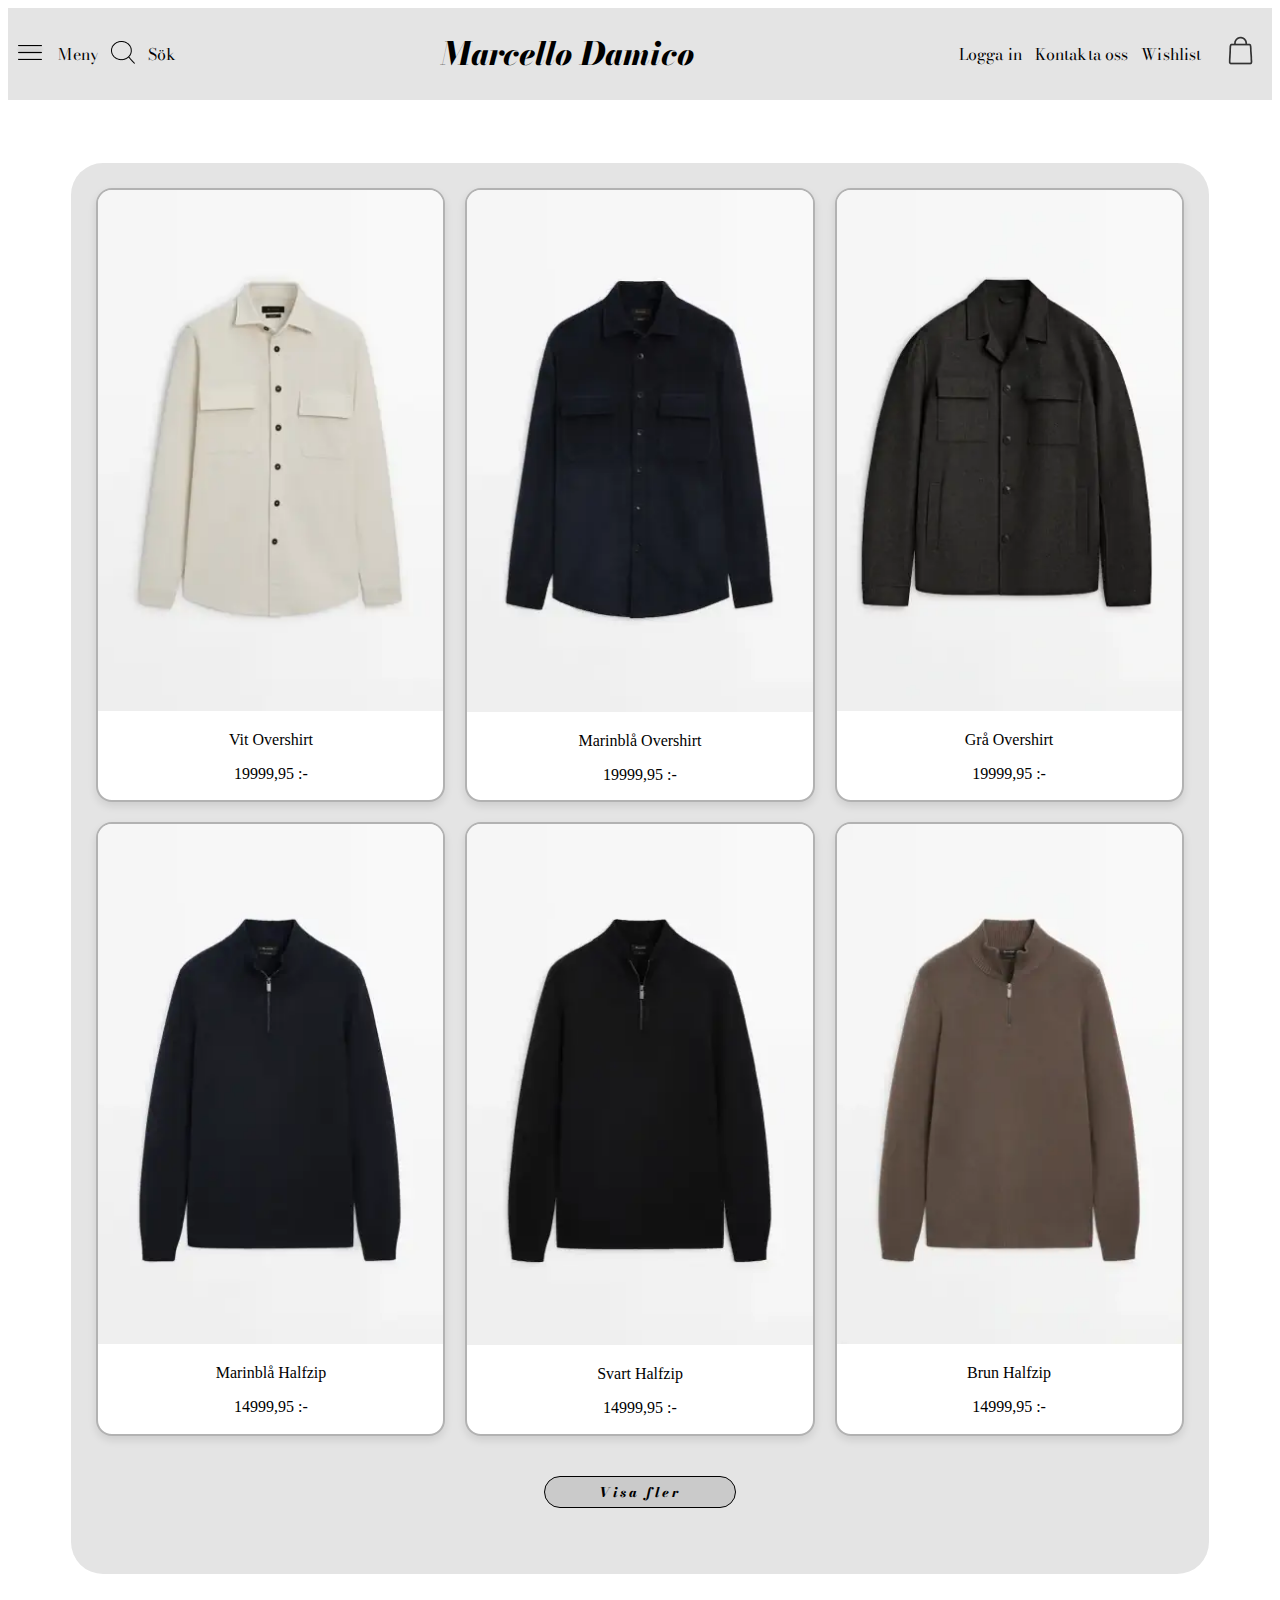
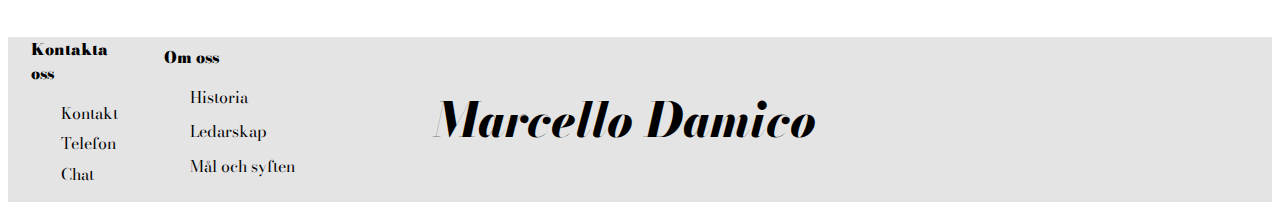
==== index.html @ 6bb00525 "jobbat lite med dator använding" ====
<!DOCTYPE html>
<html lang="sv">

<head>
    <meta charset="UTF-8">
    <meta name="viewport" content="width=device-width, initial-scale=1.0">
    <link rel="stylesheet" href="style.css">
    <title>Marcello Damico</title>
</head>

<body>
    <header>
        <nav id="vänstra-naven">
            <button id="meny-knapp" type="button">
                <img src="bilder/meny.webp" alt="meny ikon">
            </button>
            <a href="#">Meny</a>
            <button id="sök-knapp" type="button">
                <img src="bilder/sök.webp" alt="sök ikon">
            </button>
            <a href="">Sök</a>
        </nav>

        <h1 id="logga">Marcello Damico</h1>

        <nav id="högra-naven">
            <a href="">Logga in</a>
            <a href="">Kontakta oss</a>
            <a href="">Wishlist</a>
            <button id="varukorg-knapp" type="button">
                <img src="bilder/varukorg.webp" alt="varukorg ikon">
            </button>
        </nav>
    </header>

    <main>
        <div id="produkt-container">
            <div id="produkter">
                <div class="produkt">
                    <img src="/bilder/vitovershirt.webp" alt="vitovershirt produktbild">
                    <div class="produkt-info">
                        <p class="produkt-titel">Vit Overshirt</p>
                        <p class="produkt-pris">19999,95 :-</p>
                    </div>
                </div>
                <div class="produkt">
                    <img src="/bilder/marinovershirt.webp" alt="marinhalfzip produktbild">
                    <div class="produkt-info">
                        <p class="produkt-titel">Marinblå Overshirt</p>
                        <p class="produkt-pris">19999,95 :-</p>
                    </div>
                </div>
                <div class="produkt">
                    <img src="/bilder/gråovershirt.webp" alt="gråovershirt produktbild">
                    <div class="produkt-info">
                        <p class="produkt-titel">Grå Overshirt</p>
                        <p class="produkt-pris">19999,95 :-</p>
                    </div>
                </div>
                <div class="produkt">
                    <div class="produkt-info">
                        <img src="/bilder/marinhalfzip.webp" alt="marinhalfzip produktbild">
                        <p class="produkt-titel">Marinblå Halfzip</p>
                        <p class="produkt-pris">14999,95 :-</p>
                    </div>
                </div>
                <div class="produkt">
                    <img src="/bilder/svarthalfzip.webp" alt="svarthalfzip produktbild">
                    <div class="produkt-info">
                        <p class="produkt-titel">Svart Halfzip</p>
                        <p class="produkt-pris">14999,95 :-</p>
                    </div>
                </div>
                <div class="produkt">
                    <img src="/bilder/brunhalfzip.webp" alt="brunhalfzip produktbild">
                    <div class="produkt-info">
                        <p class="produkt-titel">Brun Halfzip</p>
                        <p class="produkt-pris">14999,95 :-</p>
                    </div>
                </div>


            </div>
            <div id="visa-mer">
                <button>
                    <p>Visa fler</p>
                </button>
            </div>
        </div>
    </main>



    <footer>

        <h1 id="logga">Marcello Damico</h1>
        <div class="line"></div>

        <div id="kontakt" class="sektion">
            <p>Kontakta oss</p>
            <ul id="kontakt-info" class="info">
                <li><a href="mailto:#">Kontakt</a></li>
                <li><a href="tel:+#">Telefon</a></li>
                <li><a href="#">Chat</a></li>
            </ul>
        </div>
        <div class="line">
        </div>
        <div id="om" class="sektion">
            <p>Om oss</p>
            <ul id="om-info" class="info">
                <li><a href="#">Historia</a></li>
                <li><a href="#">Ledarskap</a></li>
                <li><a href="#">Mål och syften</a></li>
            </ul>
        </div>
        <div class="line"></div>

    </footer>

    <script src="script.js"></script>
</body>

</html>
---- style.css ----
@import url('https://fonts.googleapis.com/css2?family=Bodoni+Moda:ital,opsz,wght@0,6..96,400..900;1,6..96,400..900&display=swap');

header {
    display: flex;
    justify-content: space-between;
    align-items: center;
    background-color: #E4E4E4;
    text-align: center;
}

#vänstra-naven,
#högra-naven {
    display: flex;
    align-items: center;
}

#varukorg-knapp {
    border: none;
    background: none;
    cursor: pointer;
}


#vänstra-naven button {
    border: none;
    background: none;
    cursor: pointer;
}

h1,
#visa-mer p {
    font-family: "Bodoni Moda", serif;
    font-weight: 800;
    font-style: italic;
}

main,
footer {
    background-color: #E4E4E4;
}

#produkt-container {
    text-align: center;
}

#visa-mer button {
    border: solid 0.1rem rgba(0, 0, 0, 1);
    background-color: #CACACA;
}

.produkt img {
    height: auto;
    width: 100%;
}

#visa-mer {
    text-align: center;
}

#visa-mer p {
    margin: 0;
    letter-spacing: 0.1875rem;
}

.info a,
.produkt-info a,
.sektion li,
.sektion p,
header a {
    list-style-type: none;
    font-family: "Bodoni Moda", serif;
    text-decoration: none;
    color: black;
}

#högra-naven {
    justify-self: flex-end;
}

#vänstra-naven {
    justify-self: flex-start;
}

#visa-mer button:active {
    background-color: rgba(0, 0, 0, 0.5);
}
nav h1{
    position: absolute;
    left: 50%;
    transform: translateX(-50%);
}

/* Stilregler för mobil */
@media only screen and (max-width: 767px) {

    /* Main, produkt container regler */
    main {
        display: grid;
        grid-template-rows: 1;
        grid-template-rows: 1;
        border-radius: 0.13rem;
        margin: 0.625rem;
        place-items: center;
    }

    .produkter {
        grid-column: span 1;
        grid-row: span 1;
    }

    .produkt {
        margin: 1.25rem;
        border: solid 0.125rem rgba(0, 0, 0, 0.3);
        box-shadow: 0px 0.25rem 0.5rem rgba(0, 0, 0, 0.1);
        background-color: white;
        border-radius: 1rem;
        overflow: hidden;
    }


    #visa-mer button {
        border-radius: 2rem;
        width: 30vw;
        height: 2rem;
        margin-bottom: 2rem;
    }

    /* Header regler */
    header h1 {
        letter-spacing: 0.1875rem;
    }

    #varukorg-knapp img {
        width: 2.1875rem;
        height: 2.1875rem;
    }

    #sök-knapp {
        margin-left: 0.625rem;
    }

    #sök-knapp img {
        height: 1rem;
        width: 1rem;
        margin-left: 0.5rem;
    }

    #meny-knapp {
        width: 1.25rem;
        height: 1.25rem;
    }

    #meny-knapp img {
        width: 1.25rem;
        height: 0.75rem;
        margin-left: 0.25rem;
    }

    #vänstra-naven a {
        display: none;
    }

    #högra-naven a {
        display: none;
    }

    #högra-naven a {
        display: none;
    }

    header h1 {
        font-size: 1.0625rem;
    }

    /* footer regler */

    footer h1 {
        padding-top: 5%;
        text-align: center;
    }

    .sektion {
        font-size: 1.125rem;
        margin-bottom: 0.625rem;
        font-weight: 800;
        font-style: italic;
    }

    .line {
        width: 90%;
        height: 0.1rem;
        background-color: rgba(0, 0, 0, 1);
        margin: 5% auto;
    }
}


/* Stilregler för surfplattor */
@media only screen and (min-width: 768px) and (max-width: 1024px) {

    /* Main, produkt container, produkt regler */
    main {
        margin: 5%;
        border-radius: 2rem;
        padding: 2%;
        gap: 20px;
    }

    #produkter {
        display: grid;
        grid-template-columns: 1fr 1fr;
        grid-template-rows: 1fr 1fr 1fr;
        gap: 20px;
    }

    .produkt {
        overflow: hidden;
        border: solid 0.125rem rgba(0, 0, 0, 0.3);
        box-shadow: 0px 0.25rem 0.5rem rgba(0, 0, 0, 0.1);
        background-color: white;
        border-radius: 1rem;
        overflow: hidden;
    }

    main .produkt:first-child {
        grid-column: 1;
        grid-row: 1;
    }

    main .produkt:nth-child(2) {
        grid-column: 2;
        grid-row: 1;
    }

    main .produkt:nth-child(3) {
        grid-column: 1;
        grid-row: 2;
    }

    main .produkt:nth-child(4) {
        grid-column: 2;
        grid-row: 2;
    }

    main .produkt:nth-child(5) {
        grid-column: 1;
        grid-row: 3;
    }

    main .produkt:nth-child(6) {
        grid-column: 2;
        grid-row: 3;
    }

    #visa-mer button {
        border-radius: 2rem;
        width: 15vw;
        height: 2rem;
        margin: 2.5rem 0;
    }

    /* Header regler */

    header a {
        letter-spacing: 0.01rem;
        margin: 0 0.4rem;
        font-size: 1rem;
    }



    /* Footer regler */
    footer {
        display: flex;

        align-items: center;
    }

    footer #logga {
        order: 1;
        margin: 0 10%;
        font-size: 3rem;
    }

    .sektion {
        order: 0;
        margin: 0 1%;
    }

    .sektion p {
        font-size: 1rem;
        margin: 0 1%;
    }

    .sektion li {
        margin: 10% 0;

    }

    .sektion p {
        margin: 0 10%;
        font-weight: 900;
    }
}

/* Stilregler för dator */
@media only screen and (min-width: 1025px) {

    /* Main, produkt container, produkt regler */
    main {
        margin: 5%;
        border-radius: 2rem;
        padding: 2%;
        gap: 20px;
    }

    #produkter {
        display: grid;
        grid-template-columns: 1fr 1fr 1fr;
        grid-template-rows: 1fr 1fr;
        gap: 20px;
    }

    .produkt {
        overflow: hidden;
        border: solid 0.125rem rgba(0, 0, 0, 0.3);
        box-shadow: 0px 0.25rem 0.5rem rgba(0, 0, 0, 0.1);
        background-color: white;
        border-radius: 1rem;
        overflow: hidden;
    }

    main .produkt:first-child {
        grid-column: 1;
        grid-row: 1;
    }

    main .produkt:nth-child(2) {
        grid-column: 2;
        grid-row: 1;
    }

    main .produkt:nth-child(3) {
        grid-column: 3;
        grid-row: 1;
    }

    main .produkt:nth-child(4) {
        grid-column: 1;
        grid-row: 2;
    }

    main .produkt:nth-child(5) {
        grid-column: 2;
        grid-row: 2;
    }

    main .produkt:nth-child(6) {
        grid-column: 3;
        grid-row: 2;
    }

    #visa-mer button {
        border-radius: 2rem;
        width: 15vw;
        height: 2rem;
        margin: 2.5rem 0;
    }

    /* Header regler */
    header {
        justify-content: space-between;
    }

    header a {
        letter-spacing: 0.01rem;
        margin: 0 0.4rem;
        font-size: 1rem;
    }

    #högra-naven {
        justify-self: flex-end;
    }


    /* Footer regler */
    footer {
        display: flex;
        align-items: center;
    }

    footer #logga {
        order: 1;
        margin: 0 10%;
        font-size: 3rem;
    }

    .sektion {
        order: 0;
        margin: 0 1%;
    }

    .sektion p {
        font-size: 1rem;
        margin: 0 1%;
    }

    .sektion li {
        margin: 10% 0;

    }

    .sektion p {
        margin: 0 10%;
        font-weight: 900;
    }
}
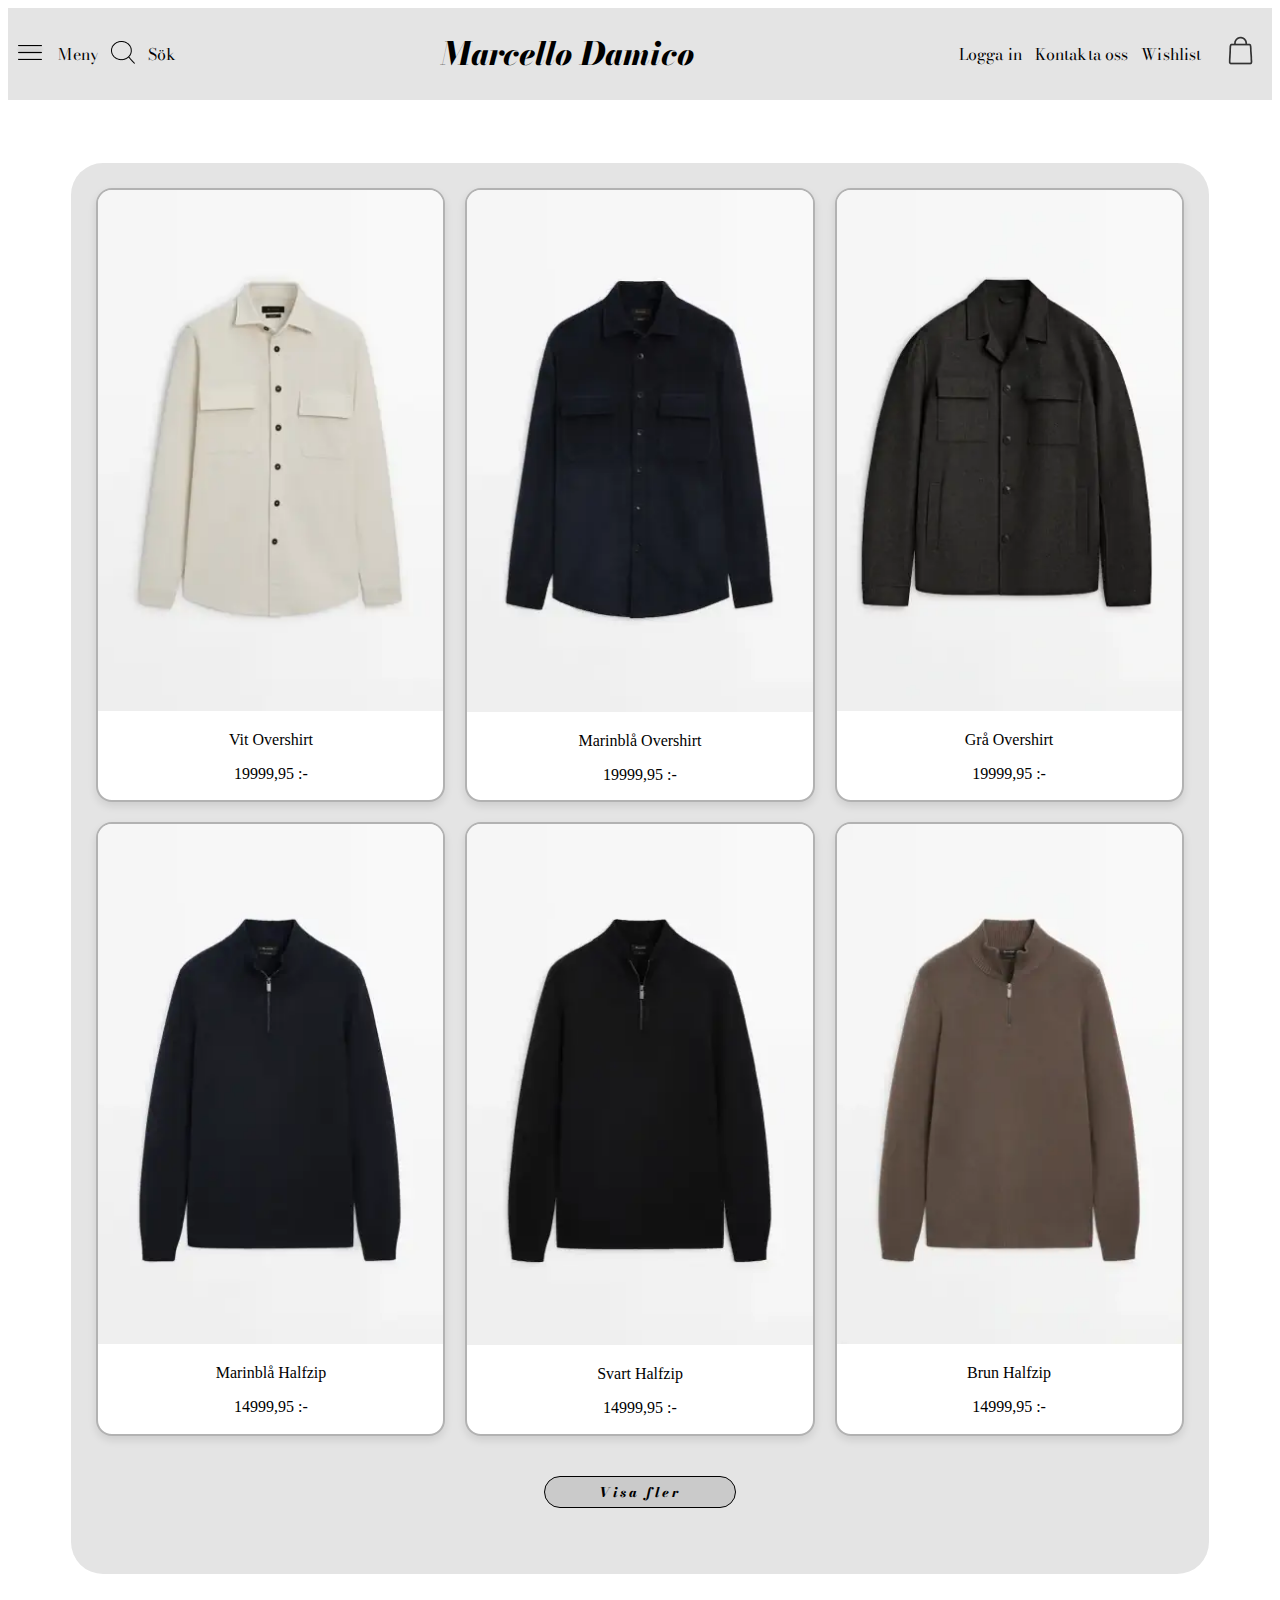
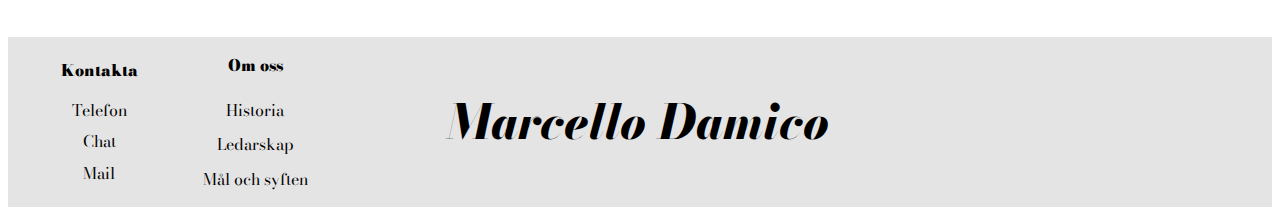
==== commit b00392cf: "gjort klart all design" ====
--- a/index.html
+++ b/index.html
@@ -97,18 +97,18 @@
         <div class="line"></div>
 
         <div id="kontakt" class="sektion">
-            <p>Kontakta oss</p>
             <ul id="kontakt-info" class="info">
-                <li><a href="mailto:#">Kontakt</a></li>
+                <li> <p>Kontakta </p></li>
                 <li><a href="tel:+#">Telefon</a></li>
                 <li><a href="#">Chat</a></li>
+                <li><a href="mailto:#">Mail</a></li>
             </ul>
         </div>
         <div class="line">
         </div>
         <div id="om" class="sektion">
-            <p>Om oss</p>
             <ul id="om-info" class="info">
+               <li> <p>Om oss</p></li>
                 <li><a href="#">Historia</a></li>
                 <li><a href="#">Ledarskap</a></li>
                 <li><a href="#">Mål och syften</a></li>
--- a/style.css
+++ b/style.css
@@ -272,7 +272,6 @@
     /* Footer regler */
     footer {
         display: flex;
-
         align-items: center;
     }
 
@@ -398,20 +397,17 @@
     .sektion {
         order: 0;
         margin: 0 1%;
+        text-align: center;
+       
     }
 
     .sektion p {
-        font-size: 1rem;
         margin: 0 1%;
+        padding-bottom: 10%;
+        font-weight: 900;
     }
 
     .sektion li {
         margin: 10% 0;
-
-    }
-
-    .sektion p {
-        margin: 0 10%;
-        font-weight: 900;
     }
 }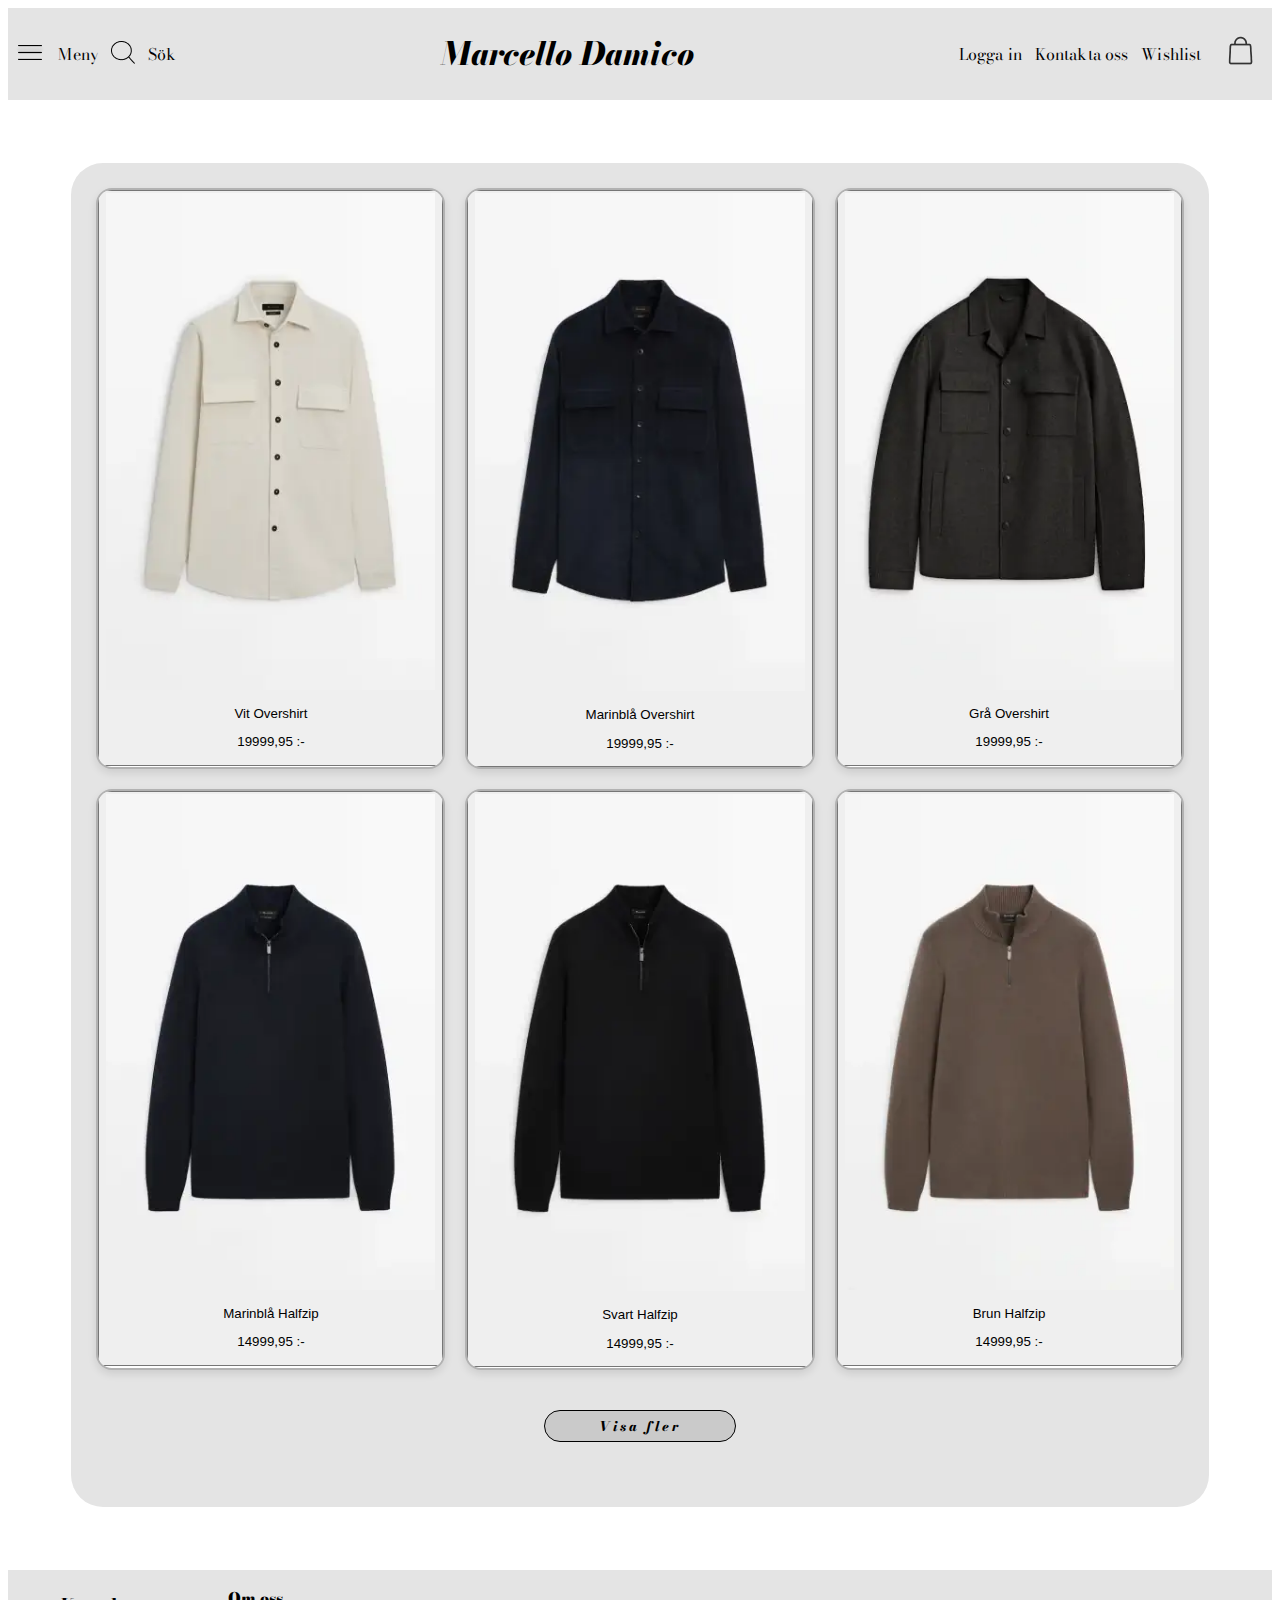
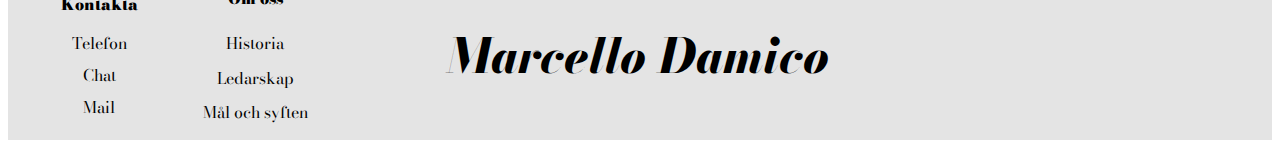
==== commit aa0d32f0: "gjort alla produkter till knappar" ====
--- a/index.html
+++ b/index.html
@@ -32,60 +32,71 @@
             </button>
         </nav>
     </header>
-
     <main>
         <div id="produkt-container">
             <div id="produkter">
                 <div class="produkt">
-                    <img src="/bilder/vitovershirt.webp" alt="vitovershirt produktbild">
-                    <div class="produkt-info">
-                        <p class="produkt-titel">Vit Overshirt</p>
-                        <p class="produkt-pris">19999,95 :-</p>
-                    </div>
+                    <button class="produkt-knapp" data-namn="Vit Overshirt" data-pris="19999.95">
+                        <img src="/bilder/vitovershirt.webp" alt="vitovershirt produktbild">
+                        <div class="produkt-info">
+                            <p class="produkt-titel">Vit Overshirt</p>
+                            <p class="produkt-pris">19999,95 :-</p>
+                        </div>
+                    </button>
                 </div>
                 <div class="produkt">
-                    <img src="/bilder/marinovershirt.webp" alt="marinhalfzip produktbild">
-                    <div class="produkt-info">
-                        <p class="produkt-titel">Marinblå Overshirt</p>
-                        <p class="produkt-pris">19999,95 :-</p>
-                    </div>
+                    <button class="produkt-knapp" data-namn="Marinblå Overshirt" data-pris="19999.95">
+                        <img src="/bilder/marinovershirt.webp" alt="marinhalfzip produktbild">
+                        <div class="produkt-info">
+                            <p class="produkt-titel">Marinblå Overshirt</p>
+                            <p class="produkt-pris">19999,95 :-</p>
+                        </div>
+                    </button>
                 </div>
                 <div class="produkt">
-                    <img src="/bilder/gråovershirt.webp" alt="gråovershirt produktbild">
-                    <div class="produkt-info">
-                        <p class="produkt-titel">Grå Overshirt</p>
-                        <p class="produkt-pris">19999,95 :-</p>
-                    </div>
+                    <button class="produkt-knapp" data-namn="Grå Overshirt" data-pris="19999.95">
+                        <img src="/bilder/gråovershirt.webp" alt="gråovershirt produktbild">
+                        <div class="produkt-info">
+                            <p class="produkt-titel">Grå Overshirt</p>
+                            <p class="produkt-pris">19999,95 :-</p>
+                        </div>
+                    </button>
                 </div>
                 <div class="produkt">
-                    <div class="produkt-info">
+                    <button class="produkt-knapp" data-namn="Marinblå Halfzip" data-pris="14999.95">
                         <img src="/bilder/marinhalfzip.webp" alt="marinhalfzip produktbild">
-                        <p class="produkt-titel">Marinblå Halfzip</p>
-                        <p class="produkt-pris">14999,95 :-</p>
-                    </div>
+                        <div class="produkt-info">
+                            <p class="produkt-titel">Marinblå Halfzip</p>
+                            <p class="produkt-pris">14999,95 :-</p>
+                        </div>
+                    </button>
                 </div>
                 <div class="produkt">
-                    <img src="/bilder/svarthalfzip.webp" alt="svarthalfzip produktbild">
-                    <div class="produkt-info">
-                        <p class="produkt-titel">Svart Halfzip</p>
-                        <p class="produkt-pris">14999,95 :-</p>
-                    </div>
+                    <button class="produkt-knapp" data-namn="Svart Halfzip" data-pris="14999.95">
+                        <img src="/bilder/svarthalfzip.webp" alt="svarthalfzip produktbild">
+                        <div class="produkt-info">
+                            <p class="produkt-titel">Svart Halfzip</p>
+                            <p class="produkt-pris">14999,95 :-</p>
+                        </div>
+                    </button>
                 </div>
                 <div class="produkt">
-                    <img src="/bilder/brunhalfzip.webp" alt="brunhalfzip produktbild">
-                    <div class="produkt-info">
-                        <p class="produkt-titel">Brun Halfzip</p>
-                        <p class="produkt-pris">14999,95 :-</p>
-                    </div>
+                    <button class="produkt-knapp" data-namn="Brun Halfzip" data-pris="14999.95">
+                        <img src="/bilder/brunhalfzip.webp" alt="brunhalfzip produktbild">
+                        <div class="produkt-info">
+                            <p class="produkt-titel">Brun Halfzip</p>
+                            <p class="produkt-pris">14999,95 :-</p>
+                        </div>
+                    </button>
                 </div>
+            </div>
+        </div>
 
-
-            </div>
-            <div id="visa-mer">
-                <button>
-                    <p>Visa fler</p>
-                </button>
-            </div>
+        </div>
+        <div id="visa-mer">
+            <button>
+                <p>Visa fler</p>
+            </button>
         </div>
     </main>
 
@@ -98,7 +109,9 @@
 
         <div id="kontakt" class="sektion">
             <ul id="kontakt-info" class="info">
-                <li> <p>Kontakta </p></li>
+                <li>
+                    <p>Kontakta </p>
+                </li>
                 <li><a href="tel:+#">Telefon</a></li>
                 <li><a href="#">Chat</a></li>
                 <li><a href="mailto:#">Mail</a></li>
@@ -108,7 +121,9 @@
         </div>
         <div id="om" class="sektion">
             <ul id="om-info" class="info">
-               <li> <p>Om oss</p></li>
+                <li>
+                    <p>Om oss</p>
+                </li>
                 <li><a href="#">Historia</a></li>
                 <li><a href="#">Ledarskap</a></li>
                 <li><a href="#">Mål och syften</a></li>
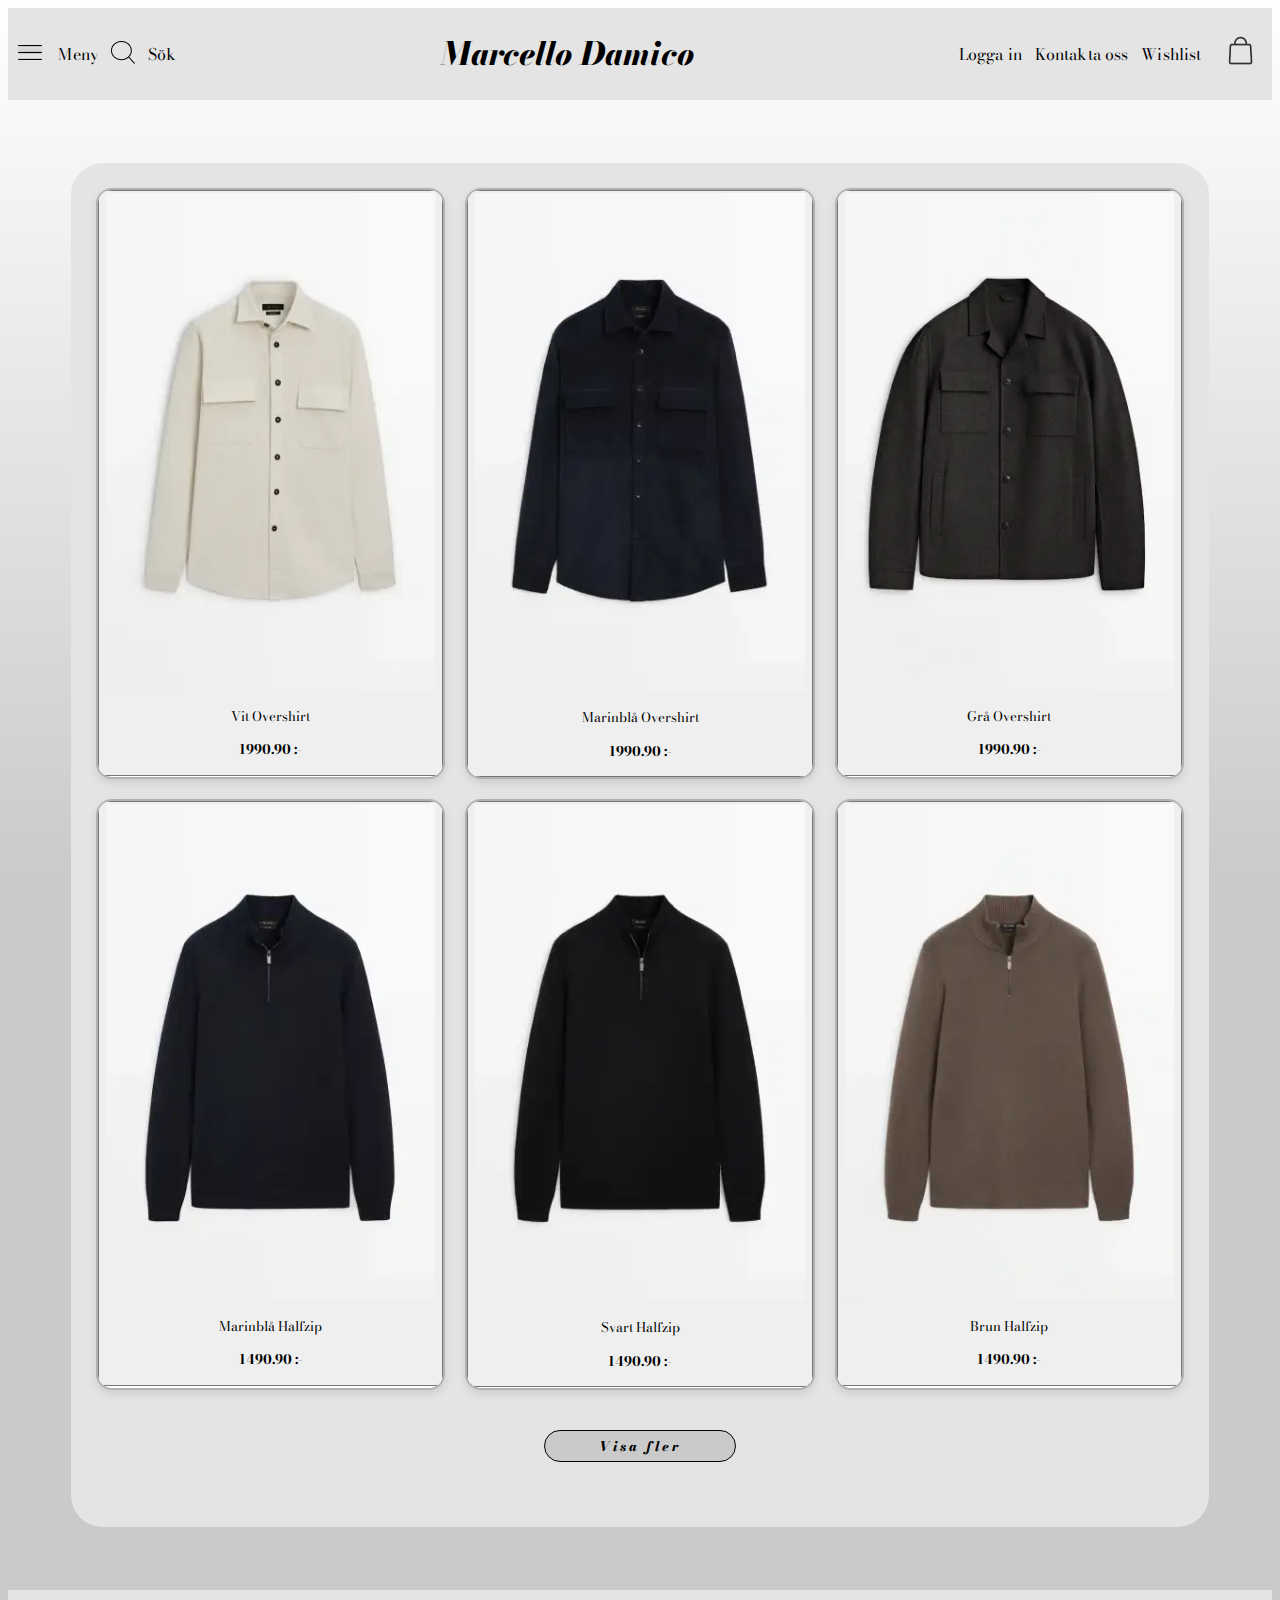
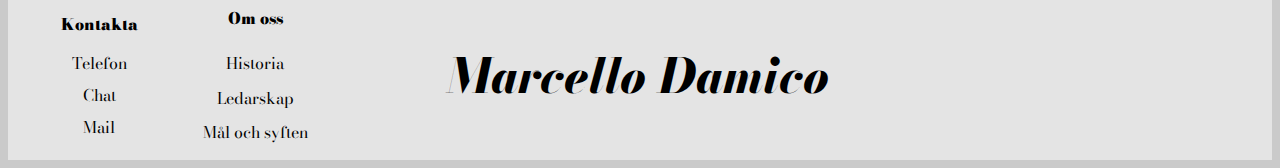
==== commit f10327ef: "gjort en varukorg och en filen för en checka ut sida" ====
--- a/index.html
+++ b/index.html
@@ -32,65 +32,77 @@
             </button>
         </nav>
     </header>
+    <div id="varukorg-ruta">
+        <h2>Varukorg</h2>
+        <ul id="varukorg-innehåll"></ul>
+        <p>Totalpris: <span id="totalpris">0.00</span> :-</p>
+        <button id="rensavarukorg">Rensa varukorg</button>
+        <button id="stäng-varukorg">&times;</button>
+        <a href="checka-ut.html">
+            <button id="checka-ut">Checka ut</button>
+        </a>
+    </div>
+
     <main>
         <div id="produkt-container">
             <div id="produkter">
                 <div class="produkt">
-                    <button class="produkt-knapp" data-namn="Vit Overshirt" data-pris="19999.95">
+                    <button class="produkt-knapp" data-namn="Vit Overshirt" data-pris="1990.90">
                         <img src="/bilder/vitovershirt.webp" alt="vitovershirt produktbild">
                         <div class="produkt-info">
                             <p class="produkt-titel">Vit Overshirt</p>
-                            <p class="produkt-pris">19999,95 :-</p>
+                            <p class="produkt-pris">1990.90 :-</p>
                         </div>
                     </button>
                 </div>
                 <div class="produkt">
-                    <button class="produkt-knapp" data-namn="Marinblå Overshirt" data-pris="19999.95">
+                    <button class="produkt-knapp" data-namn="Marinblå Overshirt" data-pris="1990.90">
                         <img src="/bilder/marinovershirt.webp" alt="marinhalfzip produktbild">
                         <div class="produkt-info">
                             <p class="produkt-titel">Marinblå Overshirt</p>
-                            <p class="produkt-pris">19999,95 :-</p>
+                            <p class="produkt-pris">1990.90 :-</p>
                         </div>
                     </button>
                 </div>
                 <div class="produkt">
-                    <button class="produkt-knapp" data-namn="Grå Overshirt" data-pris="19999.95">
+                    <button class="produkt-knapp" data-namn="Grå Overshirt" data-pris="1990.90">
                         <img src="/bilder/gråovershirt.webp" alt="gråovershirt produktbild">
                         <div class="produkt-info">
                             <p class="produkt-titel">Grå Overshirt</p>
-                            <p class="produkt-pris">19999,95 :-</p>
+                            <p class="produkt-pris">1990.90 :-</p>
                         </div>
                     </button>
                 </div>
                 <div class="produkt">
-                    <button class="produkt-knapp" data-namn="Marinblå Halfzip" data-pris="14999.95">
+                    <button class="produkt-knapp" data-namn="Marinblå Halfzip" data-pris="1490.90">
                         <img src="/bilder/marinhalfzip.webp" alt="marinhalfzip produktbild">
                         <div class="produkt-info">
                             <p class="produkt-titel">Marinblå Halfzip</p>
-                            <p class="produkt-pris">14999,95 :-</p>
+                            <p class="produkt-pris">1490.90 :-</p>
                         </div>
                     </button>
                 </div>
                 <div class="produkt">
-                    <button class="produkt-knapp" data-namn="Svart Halfzip" data-pris="14999.95">
+                    <button class="produkt-knapp" data-namn="Svart Halfzip" data-pris="1490.90">
                         <img src="/bilder/svarthalfzip.webp" alt="svarthalfzip produktbild">
                         <div class="produkt-info">
                             <p class="produkt-titel">Svart Halfzip</p>
-                            <p class="produkt-pris">14999,95 :-</p>
+                            <p class="produkt-pris">1490.90 :-</p>
                         </div>
                     </button>
                 </div>
                 <div class="produkt">
-                    <button class="produkt-knapp" data-namn="Brun Halfzip" data-pris="14999.95">
+                    <button class="produkt-knapp" data-namn="Brun Halfzip" data-pris="1490.90">
                         <img src="/bilder/brunhalfzip.webp" alt="brunhalfzip produktbild">
                         <div class="produkt-info">
                             <p class="produkt-titel">Brun Halfzip</p>
-                            <p class="produkt-pris">14999,95 :-</p>
+                            <p class="produkt-pris">1490.90 :-</p>
                         </div>
                     </button>
                 </div>
             </div>
         </div>
+
 
         </div>
         <div id="visa-mer">
--- a/style.css
+++ b/style.css
@@ -1,4 +1,74 @@
 @import url('https://fonts.googleapis.com/css2?family=Bodoni+Moda:ital,opsz,wght@0,6..96,400..900;1,6..96,400..900&display=swap');
+
+#varukorg-ruta {
+    position: fixed;
+    top: 4rem;
+    right: 1rem;
+    width: 12rem;
+    background-color: #f9f9f98b;
+    border: 1px solid #ddd;
+    border-radius: 0.5rem;
+    padding: 1rem;
+    box-shadow: 0 0.125rem 0.25rem rgba(0, 0, 0, 0.1);
+    display: none;
+    font-family: "Bodoni Moda", serif;
+    z-index: 1000;
+    overflow-y: auto;
+}
+
+#varukorg-titel {
+    font-size: 1.25rem;
+    font-weight: bold;
+    margin-bottom: 0.5rem;
+}
+
+#varukorg-innehåll {
+    max-height: 20rem;
+}
+
+.produkt-namn,
+.produkt-pris,
+#totalpris {
+    font-weight: bold;
+}
+
+.ta-bort-knapp {
+    background-color: transparent;
+    border: none;
+    color: #999;
+    cursor: pointer;
+    font-size: 0.875rem;
+}
+
+#stäng-varukorg {
+    position: absolute;
+    top: 5%;
+    right: 5%;
+    background-color: #CACACA;
+    color: black;
+    border: none;
+    border-radius: 0.25rem;
+    cursor: pointer;
+}
+
+#rensavarukorg,
+#checka-ut {
+    margin-top: 1rem;
+    padding: 0.5rem 1rem;
+    background-color: #CACACA;
+    color: black;
+    border: solid 0.01rem rgba(0, 0, 0, 1);
+    border-radius: 0.25rem;
+    cursor: pointer;
+    font-size: 1rem;
+    font-weight: bold;
+}
+
+
+#checka-ut button:active,
+#rensa-varukorg button:active {
+    background-color: rgba(0, 0, 0, 0.5);
+}
 
 header {
     display: flex;
@@ -34,6 +104,11 @@
     font-style: italic;
 }
 
+body {
+    background: rgb(202, 202, 202);
+    background: linear-gradient(0deg, rgba(202, 202, 202, 1) 50%, rgba(255, 255, 255, 1) 100%);
+}
+
 main,
 footer {
     background-color: #E4E4E4;
@@ -48,6 +123,10 @@
     background-color: #CACACA;
 }
 
+#visa-mer button:active {
+    background-color: rgba(0, 0, 0, 0.5);
+}
+
 .produkt img {
     height: auto;
     width: 100%;
@@ -63,10 +142,11 @@
 }
 
 .info a,
-.produkt-info a,
+.produkt-info p,
 .sektion li,
 .sektion p,
-header a {
+header a,
+#varukorg-ruta {
     list-style-type: none;
     font-family: "Bodoni Moda", serif;
     text-decoration: none;
@@ -81,14 +161,7 @@
     justify-self: flex-start;
 }
 
-#visa-mer button:active {
-    background-color: rgba(0, 0, 0, 0.5);
-}
-nav h1{
-    position: absolute;
-    left: 50%;
-    transform: translateX(-50%);
-}
+
 
 /* Stilregler för mobil */
 @media only screen and (max-width: 767px) {
@@ -164,9 +237,6 @@
         display: none;
     }
 
-    #högra-naven a {
-        display: none;
-    }
 
     header h1 {
         font-size: 1.0625rem;
@@ -398,7 +468,7 @@
         order: 0;
         margin: 0 1%;
         text-align: center;
-       
+
     }
 
     .sektion p {
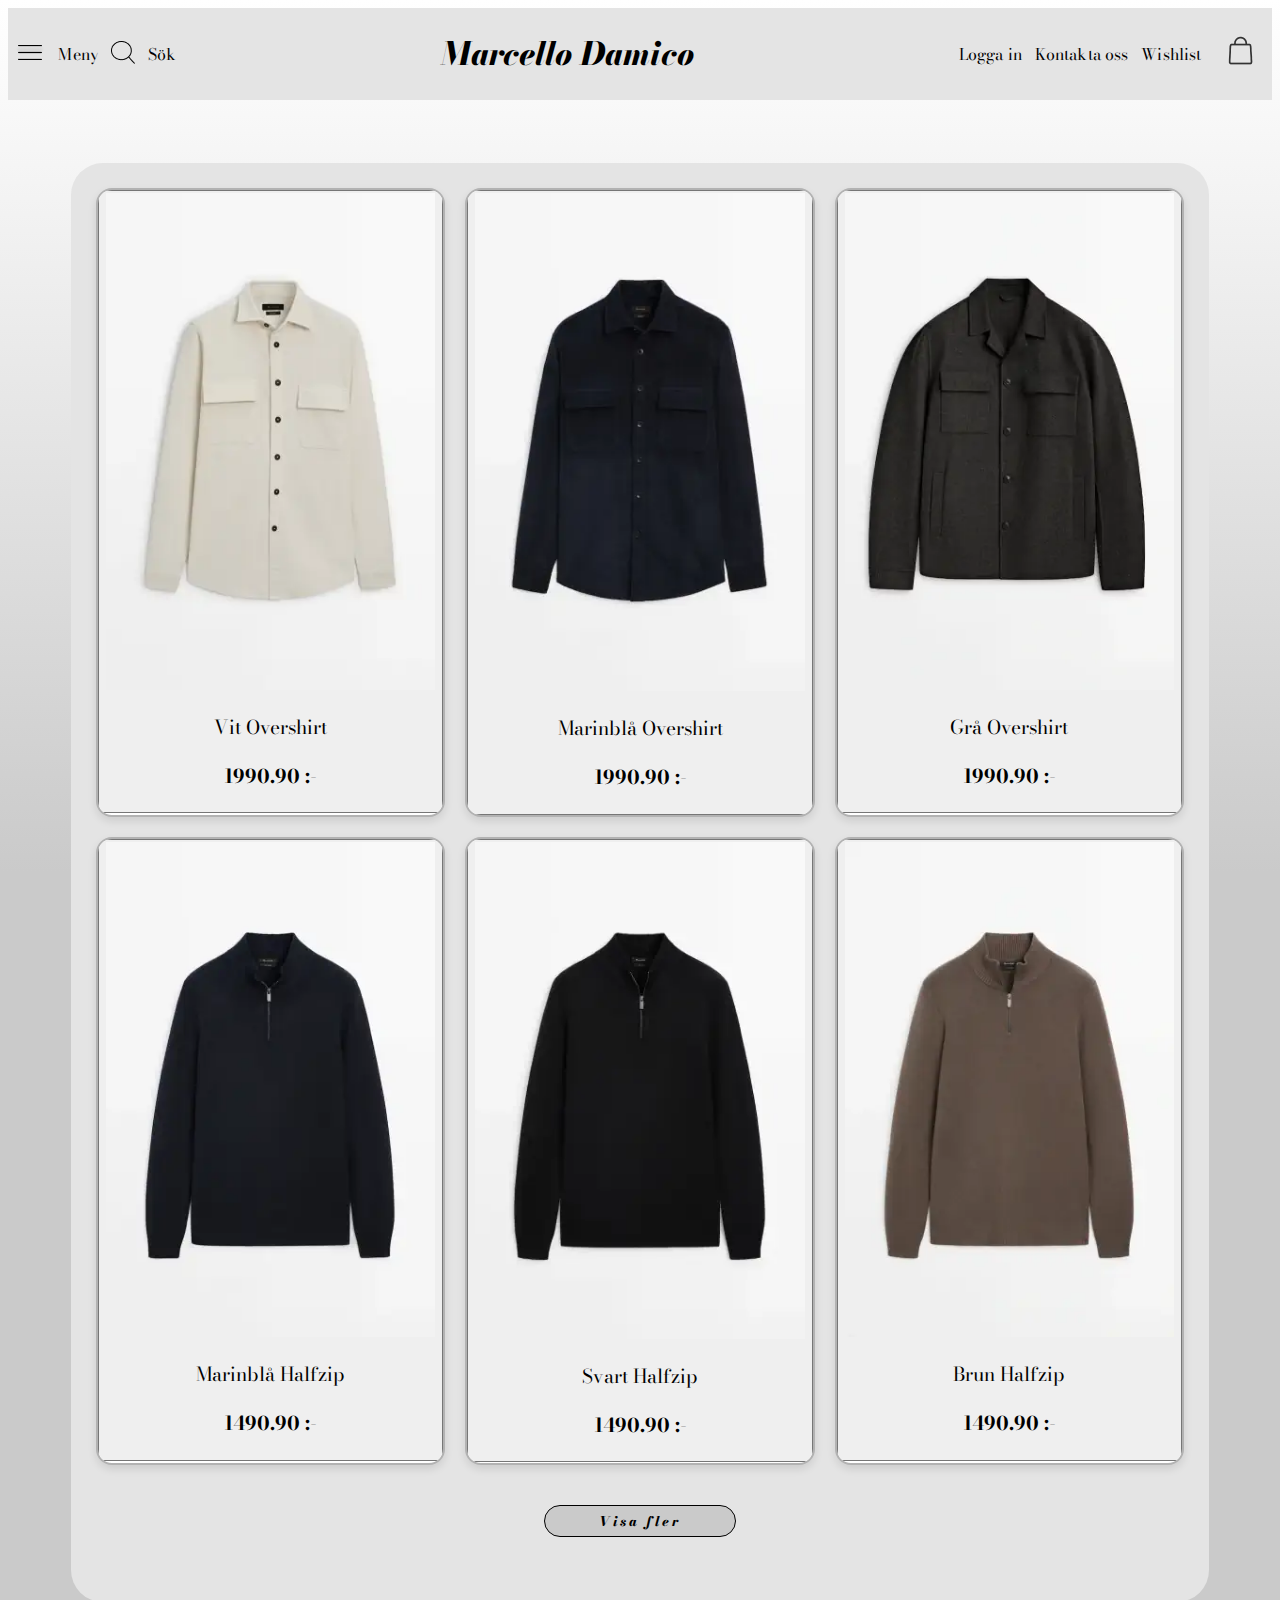
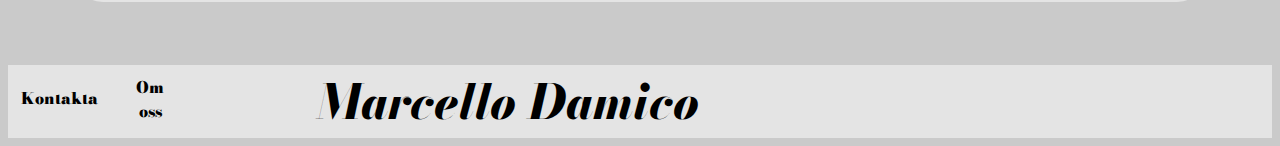
==== commit c9275765: "gjort mobilanvändningen bättre och smidigare i footern" ====
--- a/index.html
+++ b/index.html
@@ -115,35 +115,30 @@
 
 
     <footer>
-
         <h1 id="logga">Marcello Damico</h1>
         <div class="line"></div>
-
+      
         <div id="kontakt" class="sektion">
-            <ul id="kontakt-info" class="info">
-                <li>
-                    <p>Kontakta </p>
-                </li>
-                <li><a href="tel:+#">Telefon</a></li>
-                <li><a href="#">Chat</a></li>
-                <li><a href="mailto:#">Mail</a></li>
-            </ul>
-        </div>
-        <div class="line">
-        </div>
-        <div id="om" class="sektion">
-            <ul id="om-info" class="info">
-                <li>
-                    <p>Om oss</p>
-                </li>
-                <li><a href="#">Historia</a></li>
-                <li><a href="#">Ledarskap</a></li>
-                <li><a href="#">Mål och syften</a></li>
-            </ul>
+          <p>Kontakta</p>
+          <ul id="kontakt-info" class="info">
+            <li><a href="tel:+#">Telefon</a></li>
+            <li><a href="#">Chat</a></li>
+            <li><a href="mailto:#">Mail</a></li>
+          </ul>
         </div>
         <div class="line"></div>
-
-    </footer>
+      
+        <div id="om" class="sektion">
+          <p>Om oss</p>
+          <ul id="om-info" class="info">
+            <li><a href="#">Historia</a></li>
+            <li><a href="#">Ledarskap</a></li>
+            <li><a href="#">Mål och syften</a></li>
+          </ul>
+        </div>
+        <div class="line"></div>
+      </footer>
+      
 
     <script src="script.js"></script>
 </body>
--- a/style.css
+++ b/style.css
@@ -69,6 +69,9 @@
 #rensa-varukorg button:active {
     background-color: rgba(0, 0, 0, 0.5);
 }
+.produkt:hover {
+    background-color: #777;
+  }
 
 header {
     display: flex;
@@ -152,6 +155,9 @@
     text-decoration: none;
     color: black;
 }
+.produkt-info p{
+    font-size: 1.2rem;
+}
 
 #högra-naven {
     justify-self: flex-end;
@@ -189,6 +195,7 @@
         border-radius: 1rem;
         overflow: hidden;
     }
+    
 
 
     #visa-mer button {
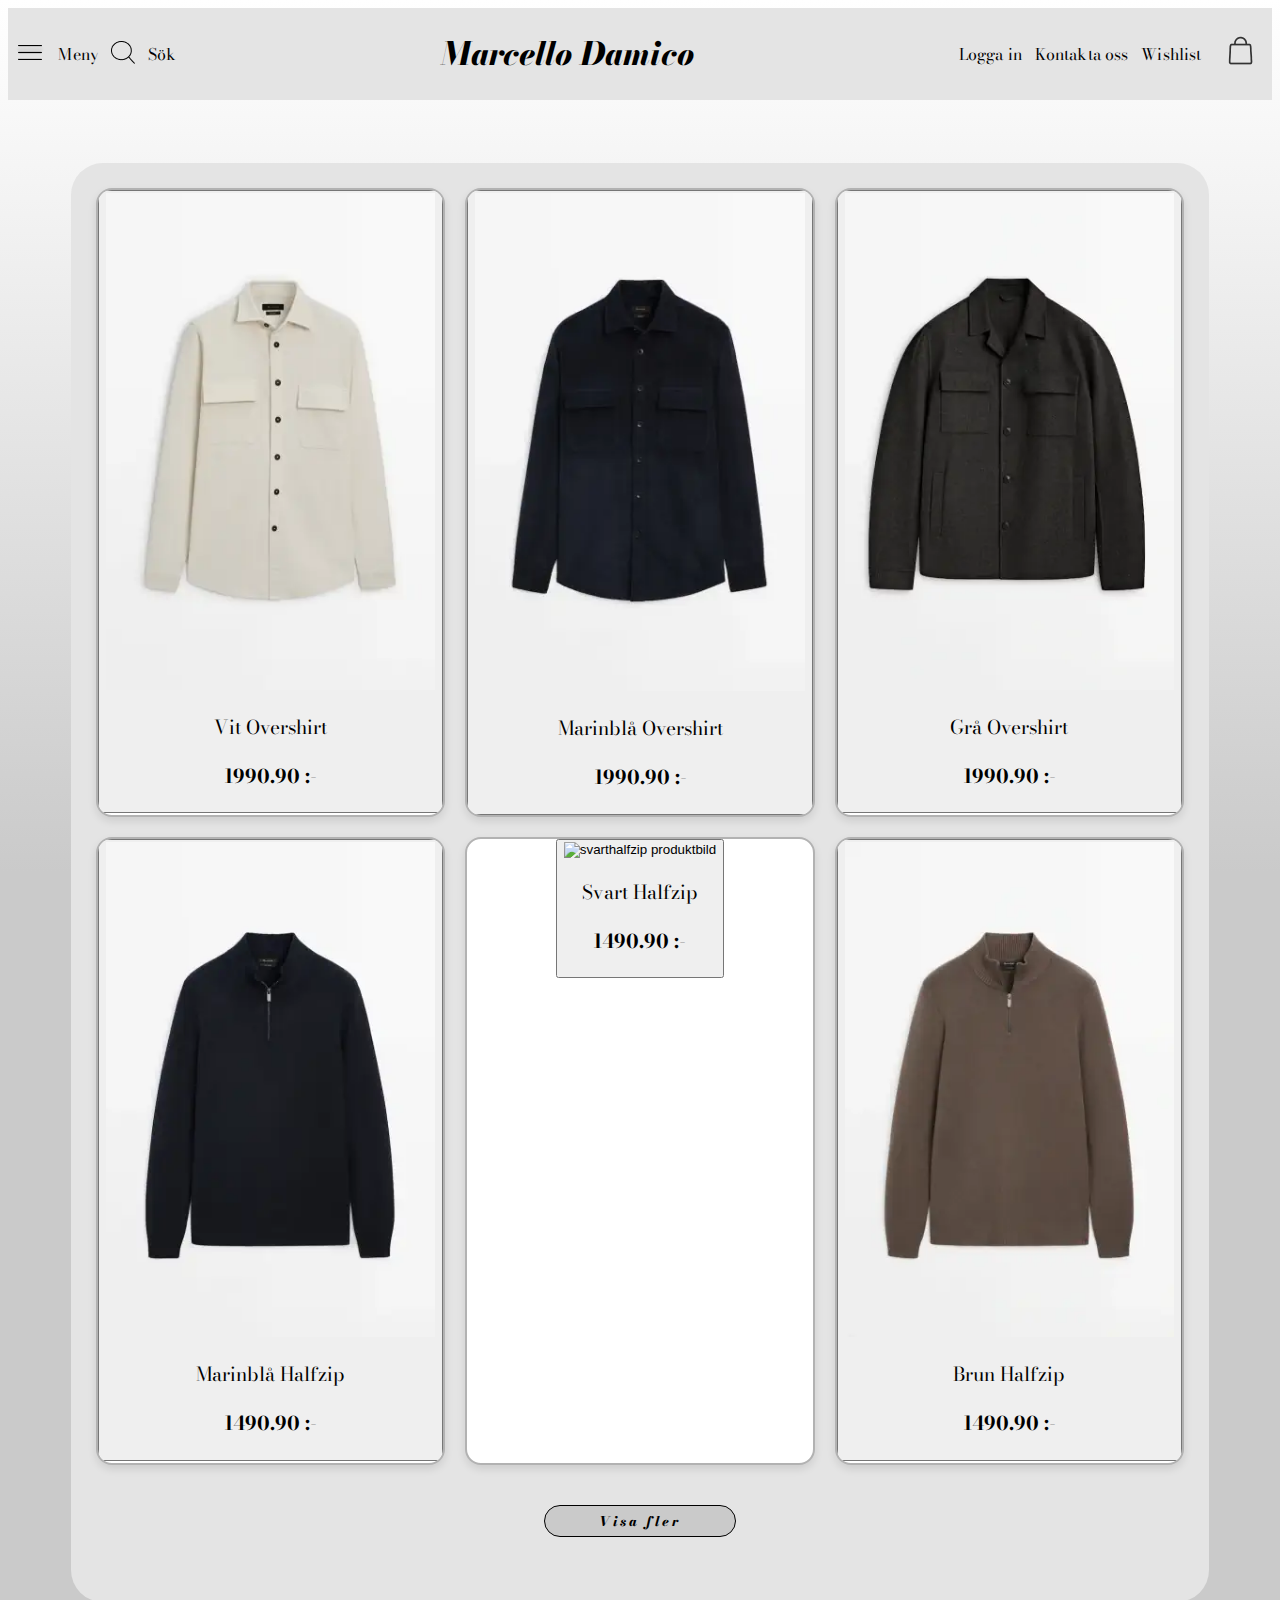
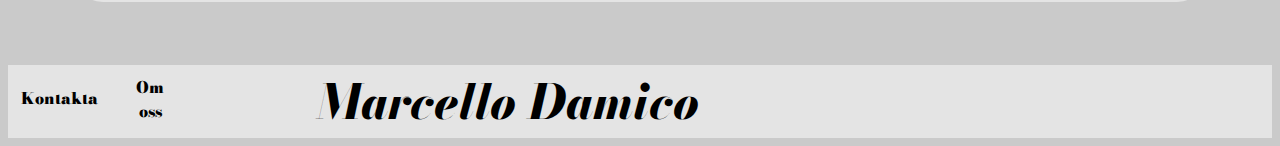
==== commit f3649613: "fixat så att bildlänkarna loadas in på github pages" ====
--- a/index.html
+++ b/index.html
@@ -48,7 +48,7 @@
             <div id="produkter">
                 <div class="produkt">
                     <button class="produkt-knapp" data-namn="Vit Overshirt" data-pris="1990.90">
-                        <img src="/bilder/vitovershirt.webp" alt="vitovershirt produktbild">
+                        <img src="bilder/vitovershirt.webp" alt="vitovershirt produktbild">
                         <div class="produkt-info">
                             <p class="produkt-titel">Vit Overshirt</p>
                             <p class="produkt-pris">1990.90 :-</p>
@@ -57,7 +57,7 @@
                 </div>
                 <div class="produkt">
                     <button class="produkt-knapp" data-namn="Marinblå Overshirt" data-pris="1990.90">
-                        <img src="/bilder/marinovershirt.webp" alt="marinhalfzip produktbild">
+                        <img src="bilder/marinovershirt.webp" alt="marinhalfzip produktbild">
                         <div class="produkt-info">
                             <p class="produkt-titel">Marinblå Overshirt</p>
                             <p class="produkt-pris">1990.90 :-</p>
@@ -66,7 +66,7 @@
                 </div>
                 <div class="produkt">
                     <button class="produkt-knapp" data-namn="Grå Overshirt" data-pris="1990.90">
-                        <img src="/bilder/gråovershirt.webp" alt="gråovershirt produktbild">
+                        <img src="bilder/gråovershirt.webp" alt="gråovershirt produktbild">
                         <div class="produkt-info">
                             <p class="produkt-titel">Grå Overshirt</p>
                             <p class="produkt-pris">1990.90 :-</p>
@@ -75,7 +75,7 @@
                 </div>
                 <div class="produkt">
                     <button class="produkt-knapp" data-namn="Marinblå Halfzip" data-pris="1490.90">
-                        <img src="/bilder/marinhalfzip.webp" alt="marinhalfzip produktbild">
+                        <img src="bilder/marinhalfzip.webp" alt="marinhalfzip produktbild">
                         <div class="produkt-info">
                             <p class="produkt-titel">Marinblå Halfzip</p>
                             <p class="produkt-pris">1490.90 :-</p>
@@ -84,7 +84,7 @@
                 </div>
                 <div class="produkt">
                     <button class="produkt-knapp" data-namn="Svart Halfzip" data-pris="1490.90">
-                        <img src="/bilder/svarthalfzip.webp" alt="svarthalfzip produktbild">
+                        <img src="bilder/" alt="svarthalfzip produktbild">
                         <div class="produkt-info">
                             <p class="produkt-titel">Svart Halfzip</p>
                             <p class="produkt-pris">1490.90 :-</p>
@@ -93,7 +93,7 @@
                 </div>
                 <div class="produkt">
                     <button class="produkt-knapp" data-namn="Brun Halfzip" data-pris="1490.90">
-                        <img src="/bilder/brunhalfzip.webp" alt="brunhalfzip produktbild">
+                        <img src="bilder/brunhalfzip.webp" alt="brunhalfzip produktbild">
                         <div class="produkt-info">
                             <p class="produkt-titel">Brun Halfzip</p>
                             <p class="produkt-pris">1490.90 :-</p>
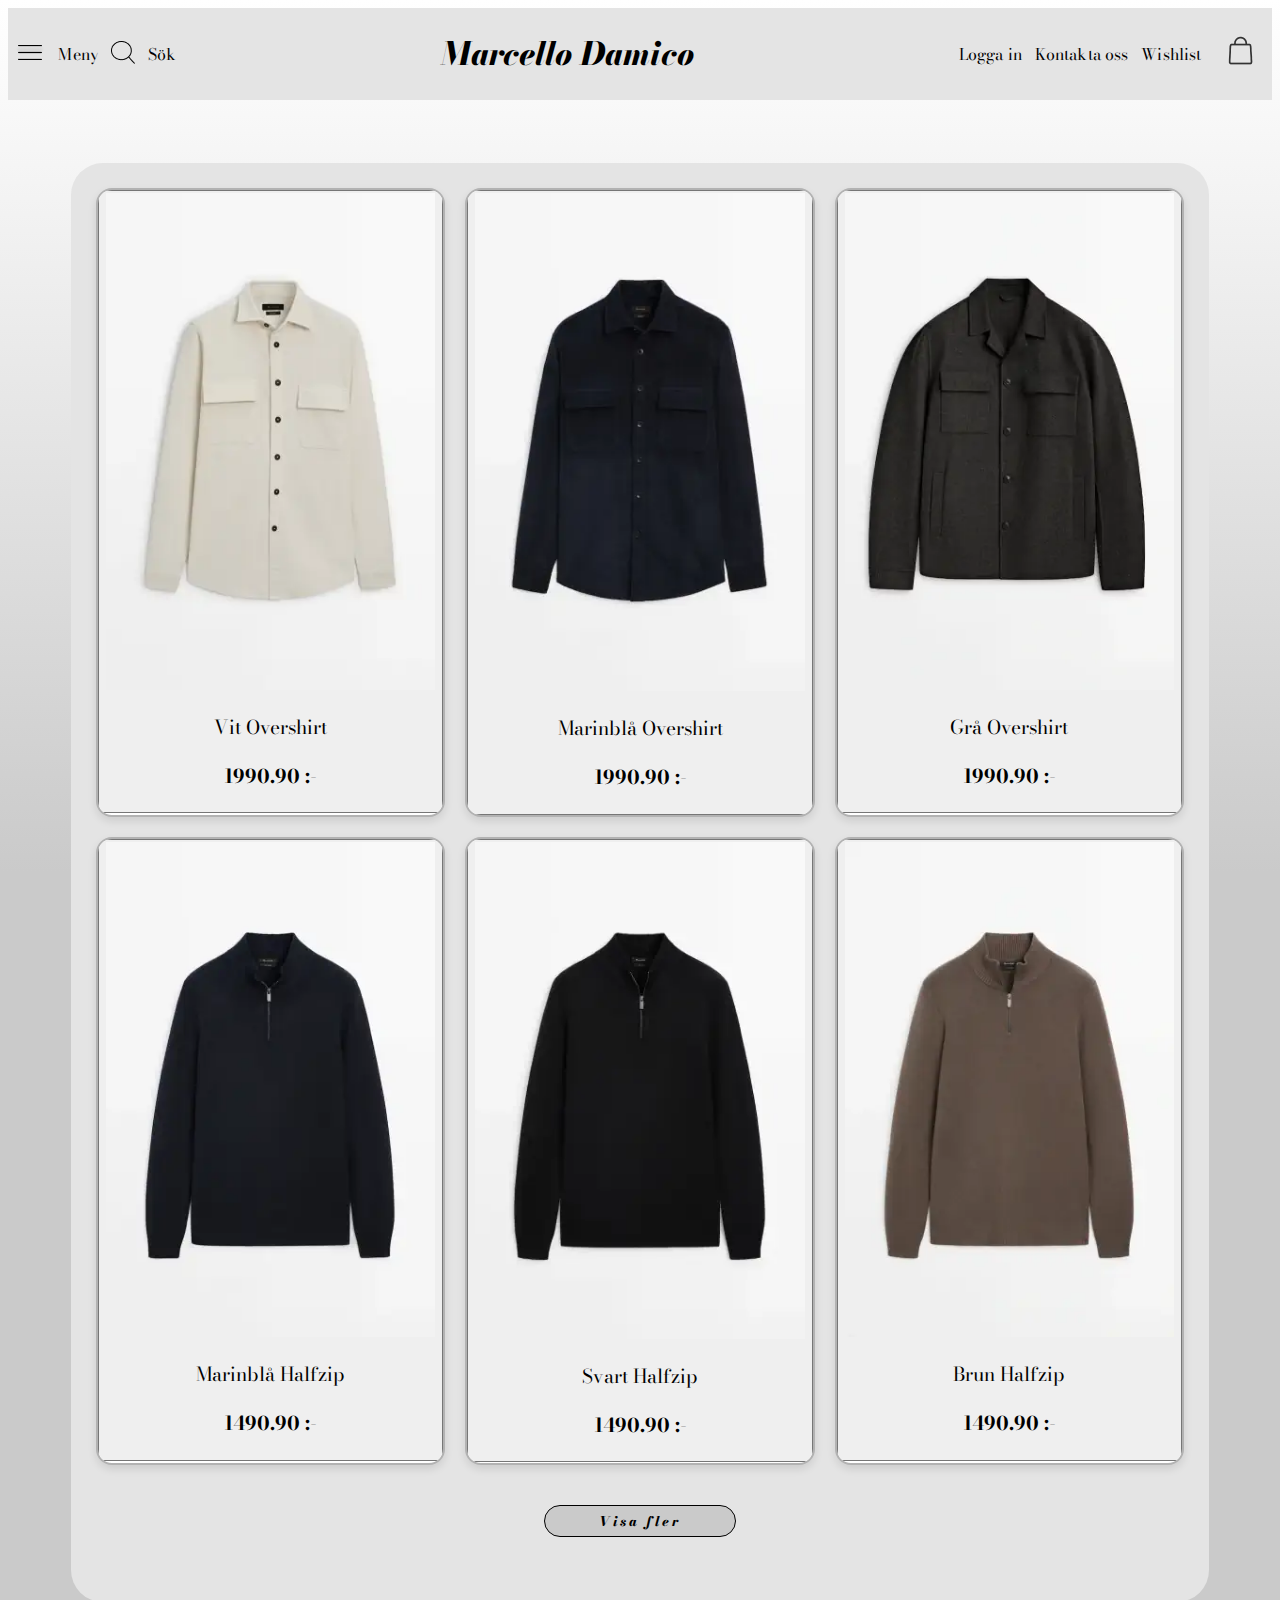
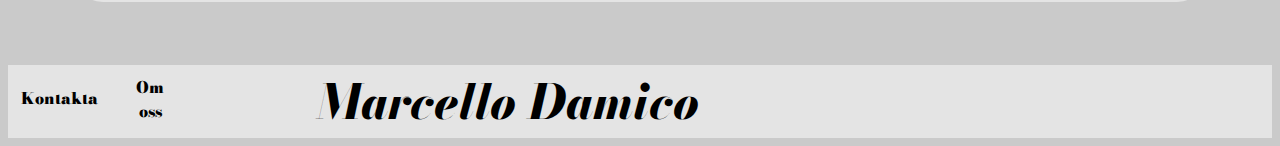
==== commit 3704c75e: "skrivit in bildlänken till en produkt" ====
--- a/index.html
+++ b/index.html
@@ -84,7 +84,7 @@
                 </div>
                 <div class="produkt">
                     <button class="produkt-knapp" data-namn="Svart Halfzip" data-pris="1490.90">
-                        <img src="bilder/" alt="svarthalfzip produktbild">
+                        <img src="bilder/svarthalfzip.webp" alt="svarthalfzip produktbild">
                         <div class="produkt-info">
                             <p class="produkt-titel">Svart Halfzip</p>
                             <p class="produkt-pris">1490.90 :-</p>
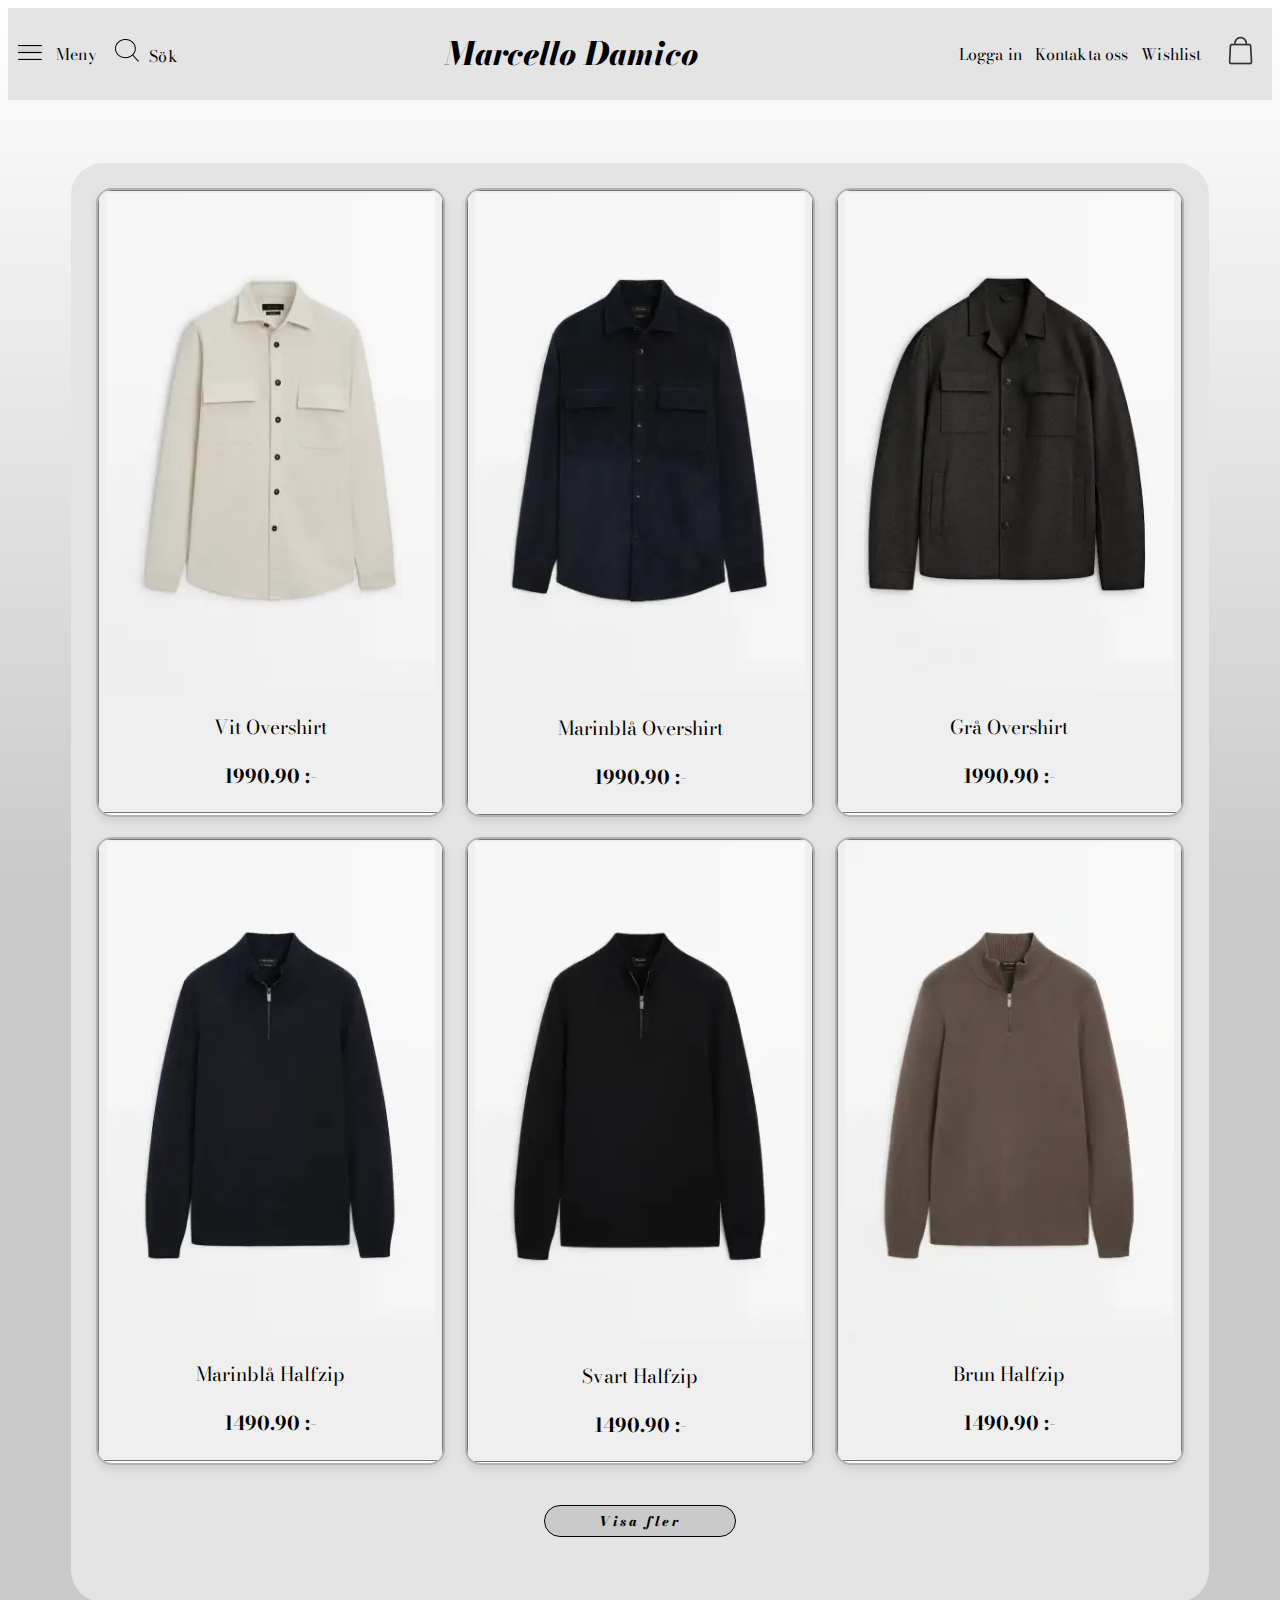
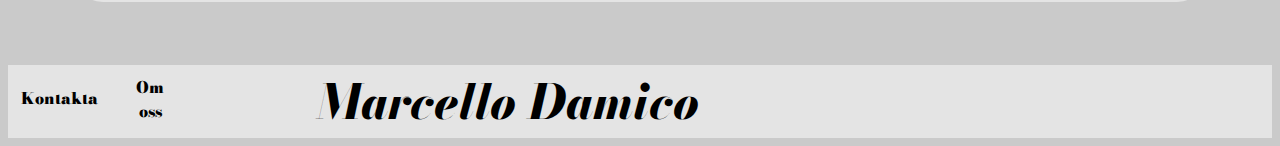
==== commit 42523724: "gjort en meny" ====
--- a/index.html
+++ b/index.html
@@ -13,12 +13,14 @@
         <nav id="vänstra-naven">
             <button id="meny-knapp" type="button">
                 <img src="bilder/meny.webp" alt="meny ikon">
+                <a href="#" id="meny-text">Meny</a>
             </button>
-            <a href="#">Meny</a>
+
             <button id="sök-knapp" type="button">
                 <img src="bilder/sök.webp" alt="sök ikon">
+                <a id="sök-text" href="">Sök</a>
             </button>
-            <a href="">Sök</a>
+
         </nav>
 
         <h1 id="logga">Marcello Damico</h1>
@@ -32,6 +34,23 @@
             </button>
         </nav>
     </header>
+    <div id="hela-menyn">
+        <div id="meny">
+            <div id="meny-stäng-knapp">
+                <span>&#128938;</span> Stäng
+            </div>
+            <div id="meny-lista">
+                <a href="#">Presenter</a>
+                <a href="#">Nytt</a>
+                <a href="#">Tröjor</a>
+                <a href="#">Byxor</a>
+                <a href="#">Skor</a>
+                <a href="#">Accessoarer</a>
+                <a href="#">Tjänster</a>
+            </div>
+        </div>
+    </div>
+
     <div id="varukorg-ruta">
         <h2>Varukorg</h2>
         <ul id="varukorg-innehåll"></ul>
@@ -117,28 +136,28 @@
     <footer>
         <h1 id="logga">Marcello Damico</h1>
         <div class="line"></div>
-      
+
         <div id="kontakt" class="sektion">
-          <p>Kontakta</p>
-          <ul id="kontakt-info" class="info">
-            <li><a href="tel:+#">Telefon</a></li>
-            <li><a href="#">Chat</a></li>
-            <li><a href="mailto:#">Mail</a></li>
-          </ul>
+            <p>Kontakta</p>
+            <ul id="kontakt-info" class="info">
+                <li><a href="tel:+#">Telefon</a></li>
+                <li><a href="#">Chat</a></li>
+                <li><a href="mailto:#">Mail</a></li>
+            </ul>
         </div>
         <div class="line"></div>
-      
+
         <div id="om" class="sektion">
-          <p>Om oss</p>
-          <ul id="om-info" class="info">
-            <li><a href="#">Historia</a></li>
-            <li><a href="#">Ledarskap</a></li>
-            <li><a href="#">Mål och syften</a></li>
-          </ul>
+            <p>Om oss</p>
+            <ul id="om-info" class="info">
+                <li><a href="#">Historia</a></li>
+                <li><a href="#">Ledarskap</a></li>
+                <li><a href="#">Mål och syften</a></li>
+            </ul>
         </div>
         <div class="line"></div>
-      </footer>
-      
+    </footer>
+
 
     <script src="script.js"></script>
 </body>
--- a/style.css
+++ b/style.css
@@ -1,4 +1,45 @@
 @import url('https://fonts.googleapis.com/css2?family=Bodoni+Moda:ital,opsz,wght@0,6..96,400..900;1,6..96,400..900&display=swap');
+
+
+#hela-menyn {
+    position: absolute;
+    top: 0;
+    left: 0;
+    display: none;
+}
+
+#meny {
+    background-color: #f9f9f9;
+    border: 1px solid #ddd;
+    padding: 0.625rem;
+    height: 100vh;
+}
+
+#meny-lista {
+    border-bottom: 1px solid #eae8e4;
+}
+
+#meny #meny-stäng-knapp {
+    text-align: right;
+    cursor: pointer;
+    font-family: "Bodoni Moda", serif;
+    font-weight: bolder;
+}
+
+#meny #meny-lista {
+    margin: 1rem 0;
+}
+
+#meny #meny-lista a {
+    display: block;
+    font-family: "Bodoni Moda", serif;
+    font-weight: bolder;
+    text-decoration: none;
+    color: black;
+    padding: 0.5rem 0;
+    border: 0.01rem solid #e9e9e9;
+    border-style: solid none;
+}
 
 #varukorg-ruta {
     position: fixed;
@@ -69,9 +110,10 @@
 #rensa-varukorg button:active {
     background-color: rgba(0, 0, 0, 0.5);
 }
+
 .produkt:hover {
     background-color: #777;
-  }
+}
 
 header {
     display: flex;
@@ -155,7 +197,8 @@
     text-decoration: none;
     color: black;
 }
-.produkt-info p{
+
+.produkt-info p {
     font-size: 1.2rem;
 }
 
@@ -195,7 +238,7 @@
         border-radius: 1rem;
         overflow: hidden;
     }
-    
+
 
 
     #visa-mer button {
@@ -206,6 +249,10 @@
     }
 
     /* Header regler */
+    #meny {
+        width: 100vw;
+    }
+
     header h1 {
         letter-spacing: 0.1875rem;
     }
@@ -337,6 +384,9 @@
     }
 
     /* Header regler */
+    #meny {
+        width: 20vw;
+    }
 
     header a {
         letter-spacing: 0.01rem;
@@ -444,6 +494,11 @@
     }
 
     /* Header regler */
+    #meny {
+        width: 20vw;
+        max-width: 200px;
+    }
+
     header {
         justify-content: space-between;
     }
